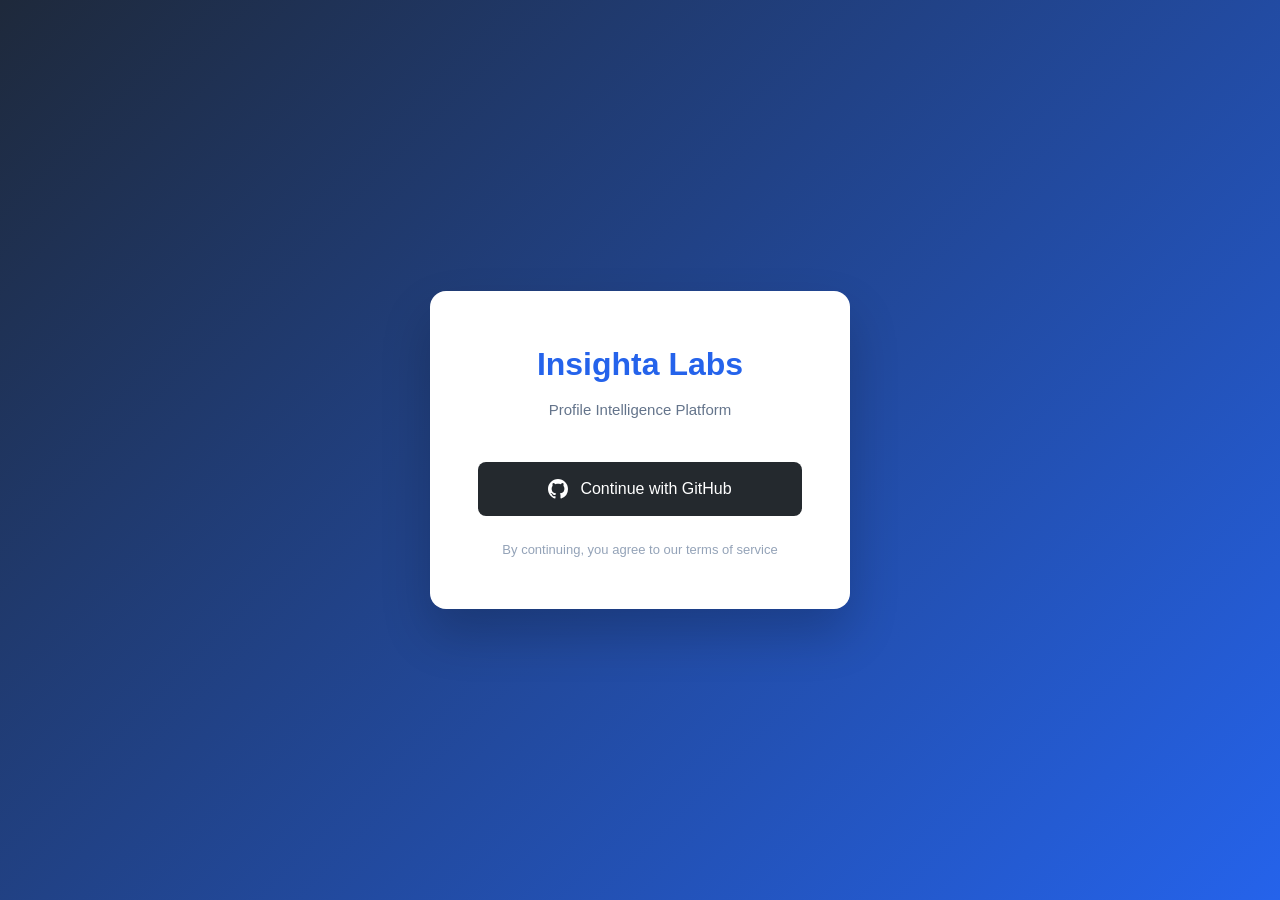
==== index.html @ 410d0bdd "feat(web): add all portal pages with auth and profile management" ====
<!DOCTYPE html>
<html lang="en">
<head>
    <meta charset="UTF-8">
    <meta name="viewport" content="width=device-width, initial-scale=1.0">
    <title>Insighta Labs — Login</title>
    <link rel="stylesheet" href="css/style.css">
</head>
<body>
    <div class="auth-container">
        <div class="auth-card">
            <div class="logo">Insighta Labs</div>
            <p class="tagline">Profile Intelligence Platform</p>

            <a id="github-login-btn" class="btn-github" href="#">
                <svg viewBox="0 0 24 24" xmlns="http://www.w3.org/2000/svg">
                    <path d="M12 0C5.37 0 0 5.37 0 12c0 5.31 3.435 9.795 8.205 11.385.6.105.825-.255.825-.57 0-.285-.015-1.23-.015-2.235-3.015.555-3.795-.735-4.035-1.41-.135-.345-.72-1.41-1.23-1.695-.42-.225-1.02-.78-.015-.795.945-.015 1.62.87 1.845 1.23 1.08 1.815 2.805 1.305 3.495.99.105-.78.42-1.305.765-1.605-2.67-.3-5.46-1.335-5.46-5.925 0-1.305.465-2.385 1.23-3.225-.12-.3-.54-1.53.12-3.18 0 0 1.005-.315 3.3 1.23.96-.27 1.98-.405 3-.405s2.04.135 3 .405c2.295-1.56 3.3-1.23 3.3-1.23.66 1.65.24 2.88.12 3.18.765.84 1.23 1.905 1.23 3.225 0 4.605-2.805 5.625-5.475 5.925.435.375.81 1.095.81 2.22 0 1.605-.015 2.895-.015 3.3 0 .315.225.69.825.57A12.02 12.02 0 0 0 24 12c0-6.63-5.37-12-12-12z"/>
                </svg>
                Continue with GitHub
            </a>

            <p style="margin-top: 24px; font-size: 13px; color: #94a3b8;">
                By continuing, you agree to our terms of service
            </p>
        </div>
    </div>

    <script src="js/api.js"></script>
    <script>
        // Check if already logged in
        const checkExistingSession = async () => {
            try {
                const response = await fetch(`${API_URL}/auth/me`, {
                    credentials: 'include',
                    headers: { 'X-API-Version': '1' }
                })
                if (response.ok) {
                    window.location.href = '/dashboard.html'
                }
            } catch {
                // Not logged in, stay on login page
            }
        }

        // Set login URL
        const API_URL = 'https://your-backend-url.hostless.app'

        document.getElementById('github-login-btn').href = `${API_URL}/auth/github?state=web&code_challenge=web`

        checkExistingSession()
    </script>
</body>
</html>
---- css/style.css ----
* {
    margin: 0;
    padding: 0;
    box-sizing: border-box;
}

:root {
    --primary: #2563eb;
    --primary-dark: #1d4ed8;
    --secondary: #64748b;
    --success: #22c55e;
    --error: #ef4444;
    --warning: #f59e0b;
    --bg: #f8fafc;
    --card-bg: #ffffff;
    --text: #1e293b;
    --text-light: #64748b;
    --border: #e2e8f0;
    --sidebar-width: 240px;
}

body {
    font-family: -apple-system, BlinkMacSystemFont, 'Segoe UI', sans-serif;
    background: var(--bg);
    color: var(--text);
    line-height: 1.6;
}

/* Auth Pages */
.auth-container {
    min-height: 100vh;
    display: flex;
    align-items: center;
    justify-content: center;
    background: linear-gradient(135deg, #1e293b 0%, #2563eb 100%);
}

.auth-card {
    background: white;
    padding: 48px;
    border-radius: 16px;
    box-shadow: 0 25px 50px rgba(0,0,0,0.2);
    text-align: center;
    width: 100%;
    max-width: 420px;
}

.auth-card .logo {
    font-size: 32px;
    font-weight: 800;
    color: var(--primary);
    margin-bottom: 8px;
}

.auth-card .tagline {
    color: var(--text-light);
    margin-bottom: 40px;
    font-size: 15px;
}

.btn-github {
    display: flex;
    align-items: center;
    justify-content: center;
    gap: 12px;
    width: 100%;
    padding: 14px 24px;
    background: #24292e;
    color: white;
    border: none;
    border-radius: 8px;
    font-size: 16px;
    font-weight: 500;
    cursor: pointer;
    text-decoration: none;
    transition: background 0.2s;
}

.btn-github:hover {
    background: #1a1f24;
}

.btn-github svg {
    width: 20px;
    height: 20px;
    fill: white;
}

/* Layout */
.layout {
    display: flex;
    min-height: 100vh;
}

/* Sidebar */
.sidebar {
    width: var(--sidebar-width);
    background: #1e293b;
    color: white;
    padding: 24px 0;
    position: fixed;
    height: 100vh;
    overflow-y: auto;
    display: flex;
    flex-direction: column;
}

.sidebar .logo {
    font-size: 20px;
    font-weight: 800;
    color: white;
    padding: 0 24px 24px;
    border-bottom: 1px solid rgba(255,255,255,0.1);
    margin-bottom: 16px;
}

.sidebar nav a {
    display: flex;
    align-items: center;
    gap: 10px;
    padding: 12px 24px;
    color: rgba(255,255,255,0.7);
    text-decoration: none;
    font-size: 14px;
    transition: all 0.2s;
}

.sidebar nav a:hover,
.sidebar nav a.active {
    background: rgba(255,255,255,0.1);
    color: white;
}

.sidebar .user-info {
    margin-top: auto;
    padding: 16px 24px;
    border-top: 1px solid rgba(255,255,255,0.1);
    font-size: 13px;
}

.sidebar .user-info .username {
    font-weight: 600;
    color: white;
}

.sidebar .user-info .role {
    color: rgba(255,255,255,0.5);
    font-size: 12px;
    text-transform: uppercase;
    letter-spacing: 0.5px;
}

.sidebar .btn-logout {
    margin-top: 12px;
    padding: 8px 16px;
    background: rgba(239,68,68,0.2);
    color: #fca5a5;
    border: none;
    border-radius: 6px;
    cursor: pointer;
    font-size: 13px;
    width: 100%;
    text-align: left;
    transition: background 0.2s;
}

.sidebar .btn-logout:hover {
    background: rgba(239,68,68,0.4);
}

/* Main Content */
.main {
    margin-left: var(--sidebar-width);
    flex: 1;
    padding: 32px;
}

.page-header {
    margin-bottom: 32px;
}

.page-header h1 {
    font-size: 24px;
    font-weight: 700;
    color: var(--text);
}

.page-header p {
    color: var(--text-light);
    margin-top: 4px;
}

/* Cards */
.card {
    background: var(--card-bg);
    border-radius: 12px;
    padding: 24px;
    border: 1px solid var(--border);
    box-shadow: 0 1px 3px rgba(0,0,0,0.05);
}

/* Stats Grid */
.stats-grid {
    display: grid;
    grid-template-columns: repeat(auto-fit, minmax(200px, 1fr));
    gap: 16px;
    margin-bottom: 32px;
}

.stat-card {
    background: var(--card-bg);
    border-radius: 12px;
    padding: 24px;
    border: 1px solid var(--border);
}

.stat-card .stat-value {
    font-size: 36px;
    font-weight: 700;
    color: var(--primary);
}

.stat-card .stat-label {
    color: var(--text-light);
    font-size: 14px;
    margin-top: 4px;
}

/* Filters */
.filters {
    display: flex;
    gap: 12px;
    flex-wrap: wrap;
    margin-bottom: 24px;
    padding: 16px;
    background: var(--card-bg);
    border-radius: 12px;
    border: 1px solid var(--border);
}

.filters select,
.filters input {
    padding: 8px 12px;
    border: 1px solid var(--border);
    border-radius: 6px;
    font-size: 14px;
    color: var(--text);
    background: white;
}

.filters select:focus,
.filters input:focus {
    outline: none;
    border-color: var(--primary);
}

.btn {
    padding: 8px 16px;
    border-radius: 6px;
    border: none;
    font-size: 14px;
    font-weight: 500;
    cursor: pointer;
    transition: all 0.2s;
}

.btn-primary {
    background: var(--primary);
    color: white;
}

.btn-primary:hover {
    background: var(--primary-dark);
}

.btn-secondary {
    background: var(--border);
    color: var(--text);
}

.btn-secondary:hover {
    background: #cbd5e1;
}

/* Table */
.table-container {
    background: var(--card-bg);
    border-radius: 12px;
    border: 1px solid var(--border);
    overflow: hidden;
}

table {
    width: 100%;
    border-collapse: collapse;
}

thead {
    background: #f1f5f9;
}

th {
    padding: 12px 16px;
    text-align: left;
    font-size: 13px;
    font-weight: 600;
    color: var(--text-light);
    text-transform: uppercase;
    letter-spacing: 0.5px;
}

td {
    padding: 12px 16px;
    border-top: 1px solid var(--border);
    font-size: 14px;
}

tr:hover td {
    background: #f8fafc;
}

td a {
    color: var(--primary);
    text-decoration: none;
    font-weight: 500;
}

td a:hover {
    text-decoration: underline;
}

/* Badges */
.badge {
    display: inline-block;
    padding: 2px 8px;
    border-radius: 99px;
    font-size: 12px;
    font-weight: 500;
}

.badge-male {
    background: #dbeafe;
    color: #1d4ed8;
}

.badge-female {
    background: #fce7f3;
    color: #be185d;
}

.badge-admin {
    background: #fee2e2;
    color: #dc2626;
}

.badge-analyst {
    background: #fef3c7;
    color: #d97706;
}

/* Pagination */
.pagination {
    display: flex;
    align-items: center;
    justify-content: space-between;
    padding: 16px;
    border-top: 1px solid var(--border);
    font-size: 14px;
    color: var(--text-light);
}

.pagination-buttons {
    display: flex;
    gap: 8px;
}

.pagination-buttons button {
    padding: 6px 12px;
    border: 1px solid var(--border);
    border-radius: 6px;
    background: white;
    cursor: pointer;
    font-size: 14px;
    transition: all 0.2s;
}

.pagination-buttons button:hover:not(:disabled) {
    background: var(--primary);
    color: white;
    border-color: var(--primary);
}

.pagination-buttons button:disabled {
    opacity: 0.4;
    cursor: not-allowed;
}

/* Search */
.search-box {
    display: flex;
    gap: 12px;
    margin-bottom: 24px;
}

.search-box input {
    flex: 1;
    padding: 12px 16px;
    border: 1px solid var(--border);
    border-radius: 8px;
    font-size: 15px;
}

.search-box input:focus {
    outline: none;
    border-color: var(--primary);
}

/* Loading */
.loading {
    display: flex;
    flex-direction: column;
    align-items: center;
    padding: 48px;
    color: var(--text-light);
}

.spinner {
    width: 32px;
    height: 32px;
    border: 3px solid var(--border);
    border-top-color: var(--primary);
    border-radius: 50%;
    animation: spin 0.8s linear infinite;
    margin-bottom: 12px;
}

@keyframes spin {
    to { transform: rotate(360deg); }
}

/* Error */
.error-message {
    padding: 16px;
    background: #fee2e2;
    border-radius: 8px;
    color: #dc2626;
    font-size: 14px;
}

/* Profile Detail */
.profile-detail-grid {
    display: grid;
    grid-template-columns: 1fr 1fr;
    gap: 16px;
}

.detail-item {
    padding: 16px;
    background: #f8fafc;
    border-radius: 8px;
}

.detail-item .label {
    font-size: 12px;
    color: var(--text-light);
    text-transform: uppercase;
    letter-spacing: 0.5px;
    margin-bottom: 4px;
}

.detail-item .value {
    font-size: 16px;
    font-weight: 600;
    color: var(--text);
}

/* Account page */
.account-grid {
    display: grid;
    grid-template-columns: 1fr 1fr;
    gap: 24px;
}

.avatar {
    width: 80px;
    height: 80px;
    border-radius: 50%;
    margin-bottom: 16px;
}

/* Responsive */
@media (max-width: 768px) {
    .sidebar {
        display: none;
    }
    .main {
        margin-left: 0;
        padding: 16px;
    }
    .profile-detail-grid,
    .account-grid {
        grid-template-columns: 1fr;
    }
}
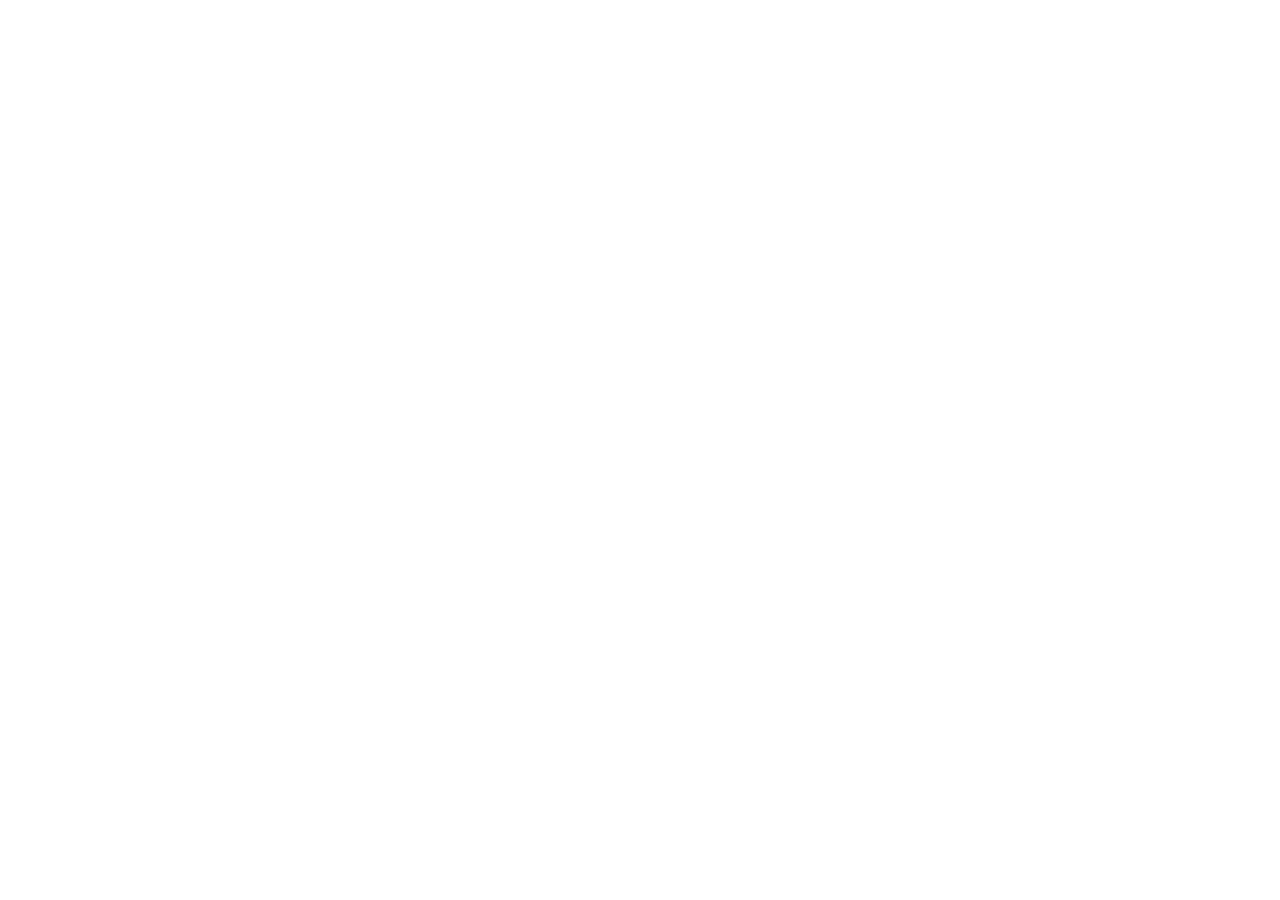
==== commit 28930df3: "feat: Add Prestige Nsien backend developer portfolio (React + Framer Motion)" ====
--- a/index.html
+++ b/index.html
@@ -1,53 +1,19 @@
-<!DOCTYPE html>
+<!doctype html>
 <html lang="en">
-<head>
-    <meta charset="UTF-8">
-    <meta name="viewport" content="width=device-width, initial-scale=1.0">
-    <title>Insighta Labs — Login</title>
-    <link rel="stylesheet" href="css/style.css">
-</head>
-<body>
-    <div class="auth-container">
-        <div class="auth-card">
-            <div class="logo">Insighta Labs</div>
-            <p class="tagline">Profile Intelligence Platform</p>
-
-            <a id="github-login-btn" class="btn-github" href="#">
-                <svg viewBox="0 0 24 24" xmlns="http://www.w3.org/2000/svg">
-                    <path d="M12 0C5.37 0 0 5.37 0 12c0 5.31 3.435 9.795 8.205 11.385.6.105.825-.255.825-.57 0-.285-.015-1.23-.015-2.235-3.015.555-3.795-.735-4.035-1.41-.135-.345-.72-1.41-1.23-1.695-.42-.225-1.02-.78-.015-.795.945-.015 1.62.87 1.845 1.23 1.08 1.815 2.805 1.305 3.495.99.105-.78.42-1.305.765-1.605-2.67-.3-5.46-1.335-5.46-5.925 0-1.305.465-2.385 1.23-3.225-.12-.3-.54-1.53.12-3.18 0 0 1.005-.315 3.3 1.23.96-.27 1.98-.405 3-.405s2.04.135 3 .405c2.295-1.56 3.3-1.23 3.3-1.23.66 1.65.24 2.88.12 3.18.765.84 1.23 1.905 1.23 3.225 0 4.605-2.805 5.625-5.475 5.925.435.375.81 1.095.81 2.22 0 1.605-.015 2.895-.015 3.3 0 .315.225.69.825.57A12.02 12.02 0 0 0 24 12c0-6.63-5.37-12-12-12z"/>
-                </svg>
-                Continue with GitHub
-            </a>
-
-            <p style="margin-top: 24px; font-size: 13px; color: #94a3b8;">
-                By continuing, you agree to our terms of service
-            </p>
-        </div>
-    </div>
-
-    <script src="js/api.js"></script>
-    <script>
-        // Check if already logged in
-        const checkExistingSession = async () => {
-            try {
-                const response = await fetch(`${API_URL}/auth/me`, {
-                    credentials: 'include',
-                    headers: { 'X-API-Version': '1' }
-                })
-                if (response.ok) {
-                    window.location.href = '/dashboard.html'
-                }
-            } catch {
-                // Not logged in, stay on login page
-            }
-        }
-
-        // Set login URL
-        const API_URL = 'https://your-backend-url.hostless.app'
-
-        document.getElementById('github-login-btn').href = `${API_URL}/auth/github?state=web&code_challenge=web`
-
-        checkExistingSession()
-    </script>
-</body>
+  <head>
+    <meta charset="UTF-8" />
+    <link rel="icon" type="image/svg+xml" href="/favicon.svg" />
+    <meta name="viewport" content="width=device-width, initial-scale=1.0" />
+    <meta name="description" content="Prestige Nsien — Backend Engineer. Node.js, NestJS, PostgreSQL, REST APIs, JWT Auth." />
+    <meta property="og:title" content="Prestige Nsien | Backend Engineer" />
+    <meta property="og:description" content="Building robust, scalable backend systems with Node.js, NestJS, and PostgreSQL." />
+    <title>Prestige Nsien | Backend Engineer</title>
+    <link rel="preconnect" href="https://fonts.googleapis.com" />
+    <link rel="preconnect" href="https://fonts.gstatic.com" crossorigin />
+    <link href="https://fonts.googleapis.com/css2?family=Inter:wght@400;500;600;700;800;900&display=swap" rel="stylesheet" />
+  </head>
+  <body>
+    <div id="root"></div>
+    <script type="module" src="/src/main.jsx"></script>
+  </body>
 </html>
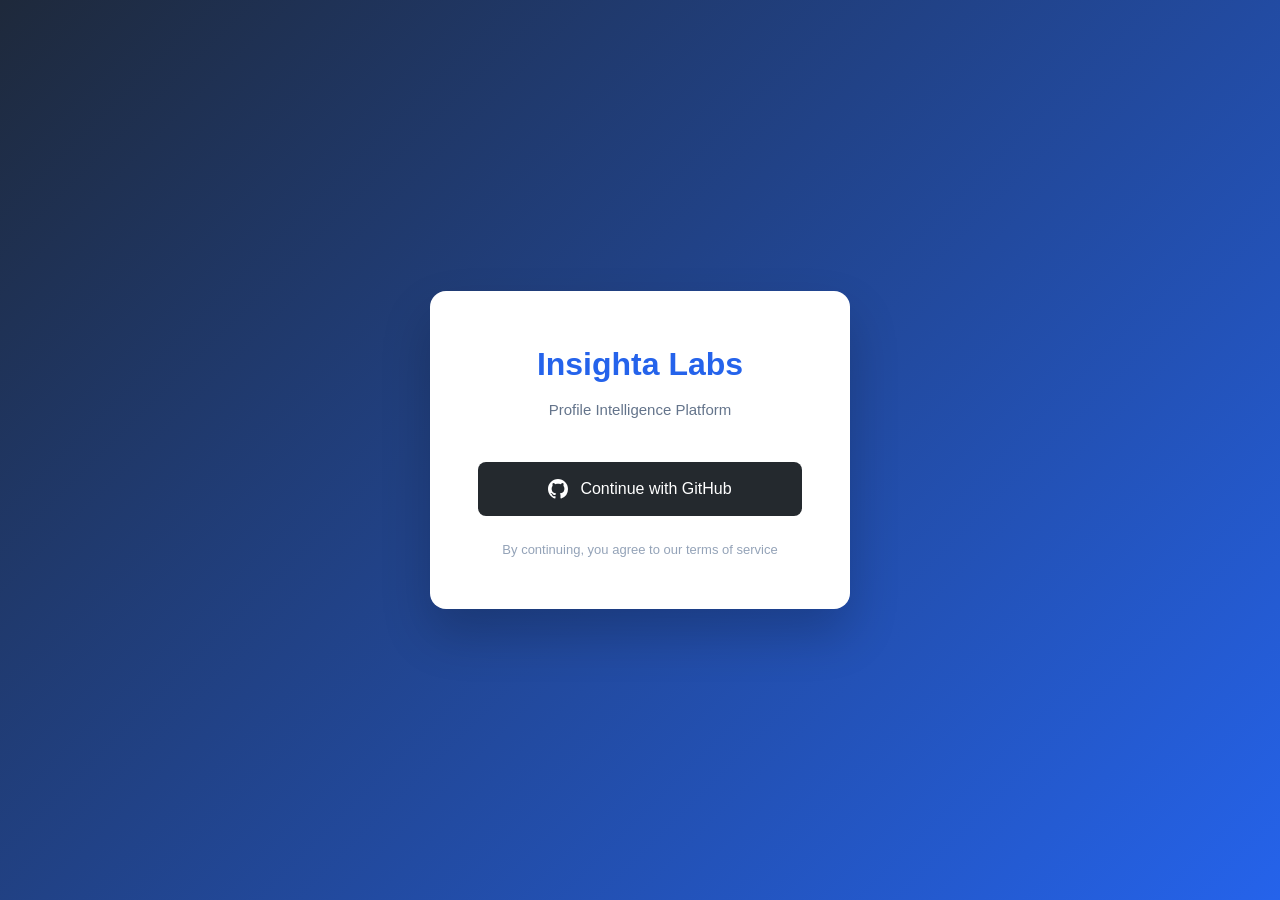
==== commit ba54b481: "fix: update dead api url link" ====
--- a/index.html
+++ b/index.html
@@ -1,19 +1,72 @@
-<!doctype html>
+<!DOCTYPE html>
 <html lang="en">
-  <head>
-    <meta charset="UTF-8" />
-    <link rel="icon" type="image/svg+xml" href="/favicon.svg" />
-    <meta name="viewport" content="width=device-width, initial-scale=1.0" />
-    <meta name="description" content="Prestige Nsien — Backend Engineer. Node.js, NestJS, PostgreSQL, REST APIs, JWT Auth." />
-    <meta property="og:title" content="Prestige Nsien | Backend Engineer" />
-    <meta property="og:description" content="Building robust, scalable backend systems with Node.js, NestJS, and PostgreSQL." />
-    <title>Prestige Nsien | Backend Engineer</title>
-    <link rel="preconnect" href="https://fonts.googleapis.com" />
-    <link rel="preconnect" href="https://fonts.gstatic.com" crossorigin />
-    <link href="https://fonts.googleapis.com/css2?family=Inter:wght@400;500;600;700;800;900&display=swap" rel="stylesheet" />
-  </head>
-  <body>
-    <div id="root"></div>
-    <script type="module" src="/src/main.jsx"></script>
-  </body>
+<head>
+    <meta charset="UTF-8">
+    <meta name="viewport" content="width=device-width, initial-scale=1.0">
+    <title>Insighta Labs — Login</title>
+    <link rel="stylesheet" href="css/style.css">
+</head>
+<body>
+    <div class="auth-container">
+        <div class="auth-card">
+            <div class="logo">Insighta Labs</div>
+            <p class="tagline">Profile Intelligence Platform</p>
+
+            <a id="github-login-btn" class="btn-github" href="#">
+                <svg viewBox="0 0 24 24" xmlns="http://www.w3.org/2000/svg">
+                    <path d="M12 0C5.37 0 0 5.37 0 12c0 5.31 3.435 9.795 8.205 11.385.6.105.825-.255.825-.57 0-.285-.015-1.23-.015-2.235-3.015.555-3.795-.735-4.035-1.41-.135-.345-.72-1.41-1.23-1.695-.42-.225-1.02-.78-.015-.795.945-.015 1.62.87 1.845 1.23 1.08 1.815 2.805 1.305 3.495.99.105-.78.42-1.305.765-1.605-2.67-.3-5.46-1.335-5.46-5.925 0-1.305.465-2.385 1.23-3.225-.12-.3-.54-1.53.12-3.18 0 0 1.005-.315 3.3 1.23.96-.27 1.98-.405 3-.405s2.04.135 3 .405c2.295-1.56 3.3-1.23 3.3-1.23.66 1.65.24 2.88.12 3.18.765.84 1.23 1.905 1.23 3.225 0 4.605-2.805 5.625-5.475 5.925.435.375.81 1.095.81 2.22 0 1.605-.015 2.895-.015 3.3 0 .315.225.69.825.57A12.02 12.02 0 0 0 24 12c0-6.63-5.37-12-12-12z"/>
+                </svg>
+                Continue with GitHub
+            </a>
+
+            <p style="margin-top: 24px; font-size: 13px; color: #94a3b8;">
+                By continuing, you agree to our terms of service
+            </p>
+        </div>
+    </div>
+
+    <script src="js/api.js"></script>
+    <script>
+        const API_URL = 'https://insighta-backend-zph3.onrender.com'
+
+        // Check if already logged in
+        const checkExistingSession = async () => {
+            try {
+                const response = await fetch(`${API_URL}/auth/me`, {
+                    credentials: 'include',
+                    headers: { 'X-API-Version': '1' }
+                })
+                if (response.ok) {
+                    window.location.href = '/dashboard.html'
+                }
+            } catch {
+                // Not logged in, stay on login page
+            }
+        }
+
+        // Generate random string for PKCE
+        const generateRandomString = () => {
+            const array = new Uint8Array(32)
+            crypto.getRandomValues(array)
+            return btoa(String.fromCharCode(...array))
+                .replace(/\+/g, '-')
+                .replace(/\//g, '_')
+                .replace(/=/g, '')
+        }
+
+        const setupLoginButton = async () => {
+            const state = generateRandomString()
+
+            // Store verifier in sessionStorage to use after callback
+            sessionStorage.setItem('pkce_state', state)
+
+            const params = new URLSearchParams({ state })
+            document.getElementById('github-login-btn').href = 
+                `${API_URL}/auth/github?${params}`
+        }
+
+        checkExistingSession()
+        setupLoginButton()
+    </script>
+</body>
 </html>
--- a/css/style.css
+++ b/css/style.css
@@ -0,0 +1,504 @@
+* {
+    margin: 0;
+    padding: 0;
+    box-sizing: border-box;
+}
+
+:root {
+    --primary: #2563eb;
+    --primary-dark: #1d4ed8;
+    --secondary: #64748b;
+    --success: #22c55e;
+    --error: #ef4444;
+    --warning: #f59e0b;
+    --bg: #f8fafc;
+    --card-bg: #ffffff;
+    --text: #1e293b;
+    --text-light: #64748b;
+    --border: #e2e8f0;
+    --sidebar-width: 240px;
+}
+
+body {
+    font-family: -apple-system, BlinkMacSystemFont, 'Segoe UI', sans-serif;
+    background: var(--bg);
+    color: var(--text);
+    line-height: 1.6;
+}
+
+/* Auth Pages */
+.auth-container {
+    min-height: 100vh;
+    display: flex;
+    align-items: center;
+    justify-content: center;
+    background: linear-gradient(135deg, #1e293b 0%, #2563eb 100%);
+}
+
+.auth-card {
+    background: white;
+    padding: 48px;
+    border-radius: 16px;
+    box-shadow: 0 25px 50px rgba(0,0,0,0.2);
+    text-align: center;
+    width: 100%;
+    max-width: 420px;
+}
+
+.auth-card .logo {
+    font-size: 32px;
+    font-weight: 800;
+    color: var(--primary);
+    margin-bottom: 8px;
+}
+
+.auth-card .tagline {
+    color: var(--text-light);
+    margin-bottom: 40px;
+    font-size: 15px;
+}
+
+.btn-github {
+    display: flex;
+    align-items: center;
+    justify-content: center;
+    gap: 12px;
+    width: 100%;
+    padding: 14px 24px;
+    background: #24292e;
+    color: white;
+    border: none;
+    border-radius: 8px;
+    font-size: 16px;
+    font-weight: 500;
+    cursor: pointer;
+    text-decoration: none;
+    transition: background 0.2s;
+}
+
+.btn-github:hover {
+    background: #1a1f24;
+}
+
+.btn-github svg {
+    width: 20px;
+    height: 20px;
+    fill: white;
+}
+
+/* Layout */
+.layout {
+    display: flex;
+    min-height: 100vh;
+}
+
+/* Sidebar */
+.sidebar {
+    width: var(--sidebar-width);
+    background: #1e293b;
+    color: white;
+    padding: 24px 0;
+    position: fixed;
+    height: 100vh;
+    overflow-y: auto;
+    display: flex;
+    flex-direction: column;
+}
+
+.sidebar .logo {
+    font-size: 20px;
+    font-weight: 800;
+    color: white;
+    padding: 0 24px 24px;
+    border-bottom: 1px solid rgba(255,255,255,0.1);
+    margin-bottom: 16px;
+}
+
+.sidebar nav a {
+    display: flex;
+    align-items: center;
+    gap: 10px;
+    padding: 12px 24px;
+    color: rgba(255,255,255,0.7);
+    text-decoration: none;
+    font-size: 14px;
+    transition: all 0.2s;
+}
+
+.sidebar nav a:hover,
+.sidebar nav a.active {
+    background: rgba(255,255,255,0.1);
+    color: white;
+}
+
+.sidebar .user-info {
+    margin-top: auto;
+    padding: 16px 24px;
+    border-top: 1px solid rgba(255,255,255,0.1);
+    font-size: 13px;
+}
+
+.sidebar .user-info .username {
+    font-weight: 600;
+    color: white;
+}
+
+.sidebar .user-info .role {
+    color: rgba(255,255,255,0.5);
+    font-size: 12px;
+    text-transform: uppercase;
+    letter-spacing: 0.5px;
+}
+
+.sidebar .btn-logout {
+    margin-top: 12px;
+    padding: 8px 16px;
+    background: rgba(239,68,68,0.2);
+    color: #fca5a5;
+    border: none;
+    border-radius: 6px;
+    cursor: pointer;
+    font-size: 13px;
+    width: 100%;
+    text-align: left;
+    transition: background 0.2s;
+}
+
+.sidebar .btn-logout:hover {
+    background: rgba(239,68,68,0.4);
+}
+
+/* Main Content */
+.main {
+    margin-left: var(--sidebar-width);
+    flex: 1;
+    padding: 32px;
+}
+
+.page-header {
+    margin-bottom: 32px;
+}
+
+.page-header h1 {
+    font-size: 24px;
+    font-weight: 700;
+    color: var(--text);
+}
+
+.page-header p {
+    color: var(--text-light);
+    margin-top: 4px;
+}
+
+/* Cards */
+.card {
+    background: var(--card-bg);
+    border-radius: 12px;
+    padding: 24px;
+    border: 1px solid var(--border);
+    box-shadow: 0 1px 3px rgba(0,0,0,0.05);
+}
+
+/* Stats Grid */
+.stats-grid {
+    display: grid;
+    grid-template-columns: repeat(auto-fit, minmax(200px, 1fr));
+    gap: 16px;
+    margin-bottom: 32px;
+}
+
+.stat-card {
+    background: var(--card-bg);
+    border-radius: 12px;
+    padding: 24px;
+    border: 1px solid var(--border);
+}
+
+.stat-card .stat-value {
+    font-size: 36px;
+    font-weight: 700;
+    color: var(--primary);
+}
+
+.stat-card .stat-label {
+    color: var(--text-light);
+    font-size: 14px;
+    margin-top: 4px;
+}
+
+/* Filters */
+.filters {
+    display: flex;
+    gap: 12px;
+    flex-wrap: wrap;
+    margin-bottom: 24px;
+    padding: 16px;
+    background: var(--card-bg);
+    border-radius: 12px;
+    border: 1px solid var(--border);
+}
+
+.filters select,
+.filters input {
+    padding: 8px 12px;
+    border: 1px solid var(--border);
+    border-radius: 6px;
+    font-size: 14px;
+    color: var(--text);
+    background: white;
+}
+
+.filters select:focus,
+.filters input:focus {
+    outline: none;
+    border-color: var(--primary);
+}
+
+.btn {
+    padding: 8px 16px;
+    border-radius: 6px;
+    border: none;
+    font-size: 14px;
+    font-weight: 500;
+    cursor: pointer;
+    transition: all 0.2s;
+}
+
+.btn-primary {
+    background: var(--primary);
+    color: white;
+}
+
+.btn-primary:hover {
+    background: var(--primary-dark);
+}
+
+.btn-secondary {
+    background: var(--border);
+    color: var(--text);
+}
+
+.btn-secondary:hover {
+    background: #cbd5e1;
+}
+
+/* Table */
+.table-container {
+    background: var(--card-bg);
+    border-radius: 12px;
+    border: 1px solid var(--border);
+    overflow: hidden;
+}
+
+table {
+    width: 100%;
+    border-collapse: collapse;
+}
+
+thead {
+    background: #f1f5f9;
+}
+
+th {
+    padding: 12px 16px;
+    text-align: left;
+    font-size: 13px;
+    font-weight: 600;
+    color: var(--text-light);
+    text-transform: uppercase;
+    letter-spacing: 0.5px;
+}
+
+td {
+    padding: 12px 16px;
+    border-top: 1px solid var(--border);
+    font-size: 14px;
+}
+
+tr:hover td {
+    background: #f8fafc;
+}
+
+td a {
+    color: var(--primary);
+    text-decoration: none;
+    font-weight: 500;
+}
+
+td a:hover {
+    text-decoration: underline;
+}
+
+/* Badges */
+.badge {
+    display: inline-block;
+    padding: 2px 8px;
+    border-radius: 99px;
+    font-size: 12px;
+    font-weight: 500;
+}
+
+.badge-male {
+    background: #dbeafe;
+    color: #1d4ed8;
+}
+
+.badge-female {
+    background: #fce7f3;
+    color: #be185d;
+}
+
+.badge-admin {
+    background: #fee2e2;
+    color: #dc2626;
+}
+
+.badge-analyst {
+    background: #fef3c7;
+    color: #d97706;
+}
+
+/* Pagination */
+.pagination {
+    display: flex;
+    align-items: center;
+    justify-content: space-between;
+    padding: 16px;
+    border-top: 1px solid var(--border);
+    font-size: 14px;
+    color: var(--text-light);
+}
+
+.pagination-buttons {
+    display: flex;
+    gap: 8px;
+}
+
+.pagination-buttons button {
+    padding: 6px 12px;
+    border: 1px solid var(--border);
+    border-radius: 6px;
+    background: white;
+    cursor: pointer;
+    font-size: 14px;
+    transition: all 0.2s;
+}
+
+.pagination-buttons button:hover:not(:disabled) {
+    background: var(--primary);
+    color: white;
+    border-color: var(--primary);
+}
+
+.pagination-buttons button:disabled {
+    opacity: 0.4;
+    cursor: not-allowed;
+}
+
+/* Search */
+.search-box {
+    display: flex;
+    gap: 12px;
+    margin-bottom: 24px;
+}
+
+.search-box input {
+    flex: 1;
+    padding: 12px 16px;
+    border: 1px solid var(--border);
+    border-radius: 8px;
+    font-size: 15px;
+}
+
+.search-box input:focus {
+    outline: none;
+    border-color: var(--primary);
+}
+
+/* Loading */
+.loading {
+    display: flex;
+    flex-direction: column;
+    align-items: center;
+    padding: 48px;
+    color: var(--text-light);
+}
+
+.spinner {
+    width: 32px;
+    height: 32px;
+    border: 3px solid var(--border);
+    border-top-color: var(--primary);
+    border-radius: 50%;
+    animation: spin 0.8s linear infinite;
+    margin-bottom: 12px;
+}
+
+@keyframes spin {
+    to { transform: rotate(360deg); }
+}
+
+/* Error */
+.error-message {
+    padding: 16px;
+    background: #fee2e2;
+    border-radius: 8px;
+    color: #dc2626;
+    font-size: 14px;
+}
+
+/* Profile Detail */
+.profile-detail-grid {
+    display: grid;
+    grid-template-columns: 1fr 1fr;
+    gap: 16px;
+}
+
+.detail-item {
+    padding: 16px;
+    background: #f8fafc;
+    border-radius: 8px;
+}
+
+.detail-item .label {
+    font-size: 12px;
+    color: var(--text-light);
+    text-transform: uppercase;
+    letter-spacing: 0.5px;
+    margin-bottom: 4px;
+}
+
+.detail-item .value {
+    font-size: 16px;
+    font-weight: 600;
+    color: var(--text);
+}
+
+/* Account page */
+.account-grid {
+    display: grid;
+    grid-template-columns: 1fr 1fr;
+    gap: 24px;
+}
+
+.avatar {
+    width: 80px;
+    height: 80px;
+    border-radius: 50%;
+    margin-bottom: 16px;
+}
+
+/* Responsive */
+@media (max-width: 768px) {
+    .sidebar {
+        display: none;
+    }
+    .main {
+        margin-left: 0;
+        padding: 16px;
+    }
+    .profile-detail-grid,
+    .account-grid {
+        grid-template-columns: 1fr;
+    }
+}
